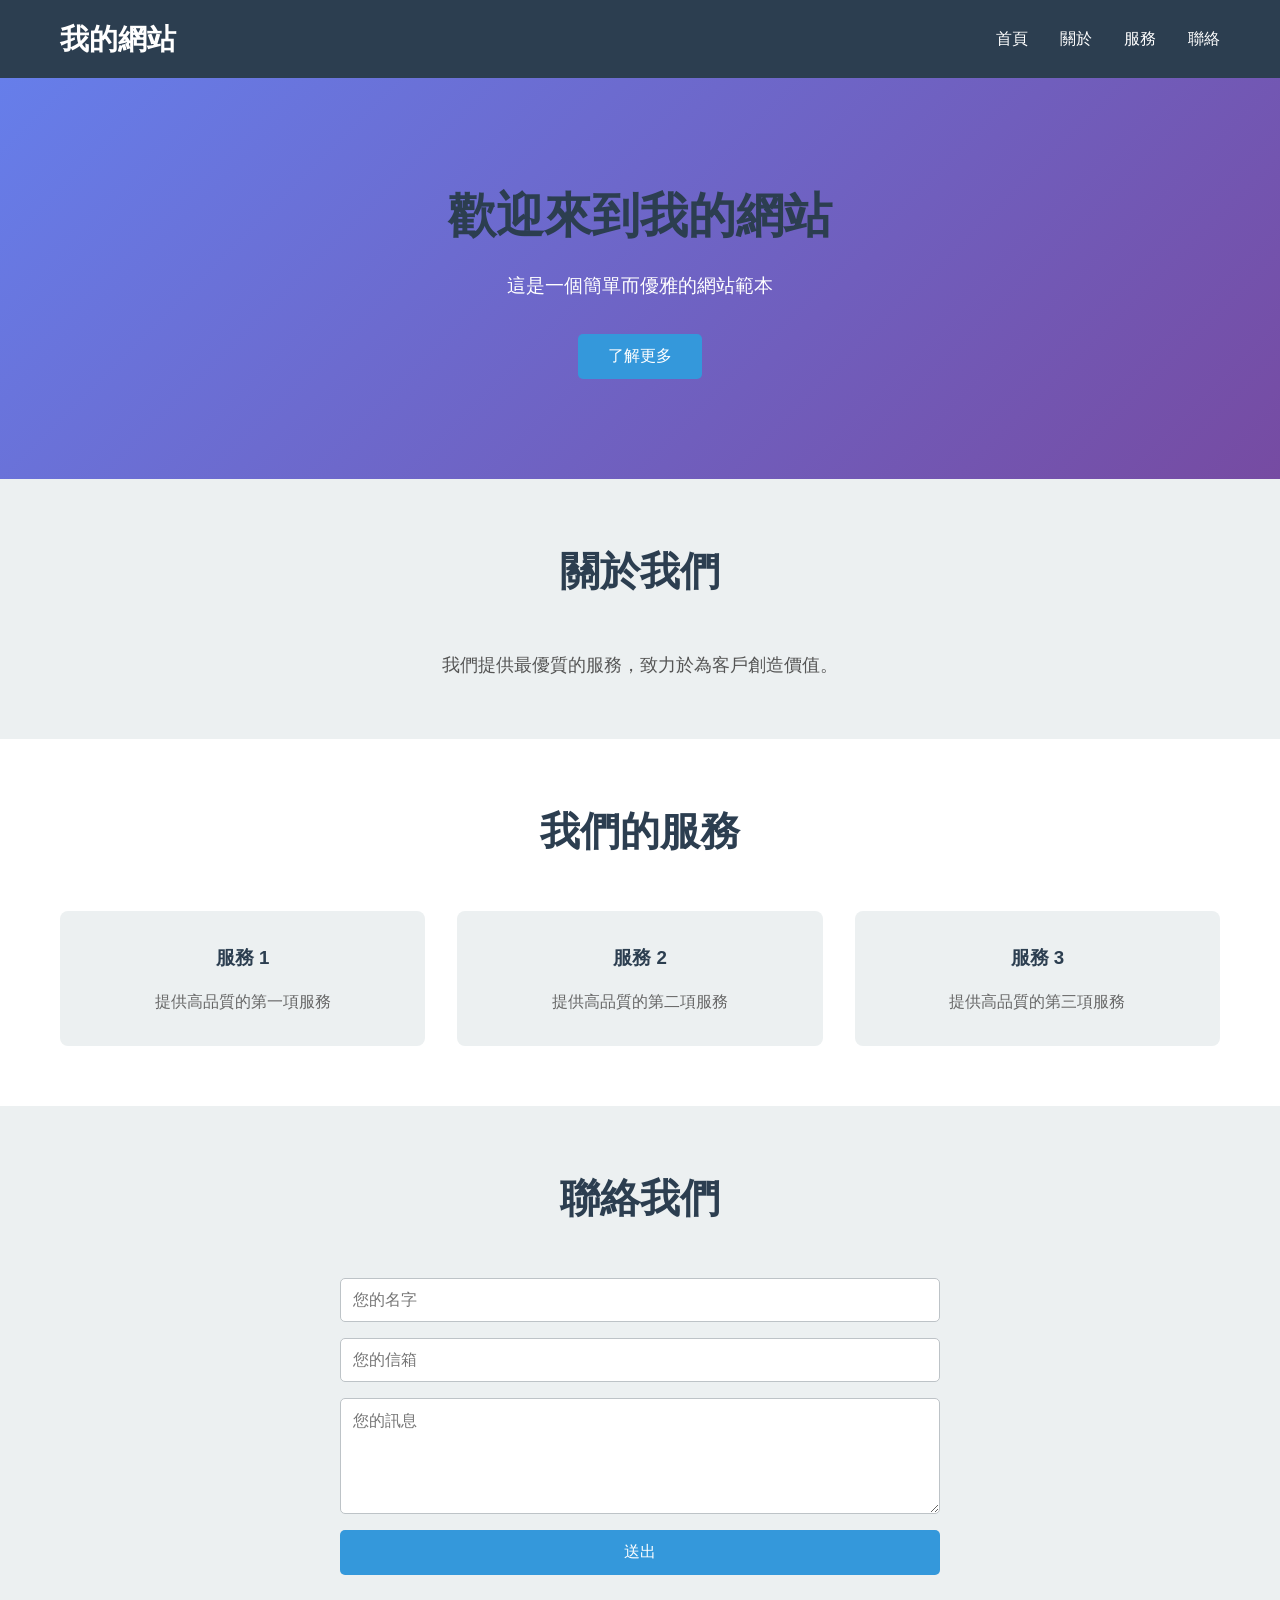
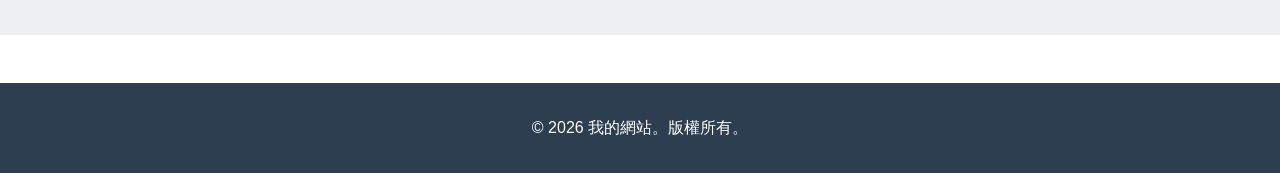
==== index.html @ ad6cc892 "生成網頁" ====
<!doctype html>
<html lang="zh-TW">
    <head>
        <meta charset="UTF-8" />
        <meta name="viewport" content="width=device-width, initial-scale=1.0" />
        <title>我的網站</title>
        <link rel="stylesheet" href="styles.css" />
    </head>
    <body>
        <header>
            <nav class="navbar">
                <div class="container">
                    <h1 class="logo">我的網站</h1>
                    <ul class="nav-menu">
                        <li><a href="#home">首頁</a></li>
                        <li><a href="#about">關於</a></li>
                        <li><a href="#services">服務</a></li>
                        <li><a href="#contact">聯絡</a></li>
                    </ul>
                </div>
            </nav>
        </header>

        <main>
            <section id="home" class="hero">
                <div class="container">
                    <h2>歡迎來到我的網站</h2>
                    <p>這是一個簡單而優雅的網站範本</p>
                    <button class="btn">了解更多</button>
                </div>
            </section>

            <section id="about" class="about">
                <div class="container">
                    <h2>關於我們</h2>
                    <p>我們提供最優質的服務，致力於為客戶創造價值。</p>
                </div>
            </section>

            <section id="services" class="services">
                <div class="container">
                    <h2>我們的服務</h2>
                    <div class="service-grid">
                        <div class="service-card">
                            <h3>服務 1</h3>
                            <p>提供高品質的第一項服務</p>
                        </div>
                        <div class="service-card">
                            <h3>服務 2</h3>
                            <p>提供高品質的第二項服務</p>
                        </div>
                        <div class="service-card">
                            <h3>服務 3</h3>
                            <p>提供高品質的第三項服務</p>
                        </div>
                    </div>
                </div>
            </section>

            <section id="contact" class="contact">
                <div class="container">
                    <h2>聯絡我們</h2>
                    <form class="contact-form">
                        <input type="text" placeholder="您的名字" required />
                        <input type="email" placeholder="您的信箱" required />
                        <textarea
                            placeholder="您的訊息"
                            rows="5"
                            required
                        ></textarea>
                        <button type="submit" class="btn">送出</button>
                    </form>
                </div>
            </section>
        </main>

        <footer>
            <div class="container">
                <p>&copy; 2026 我的網站。版權所有。</p>
            </div>
        </footer>

        <script src="script.js"></script>
    </body>
</html>
---- styles.css ----
* {
    margin: 0;
    padding: 0;
    box-sizing: border-box;
}

body {
    font-family: "Segoe UI", Tahoma, Geneva, Verdana, sans-serif;
    line-height: 1.6;
    color: #333;
}

.container {
    max-width: 1200px;
    margin: 0 auto;
    padding: 0 20px;
}

/* Header & Navigation */
header {
    background-color: #2c3e50;
    padding: 1rem 0;
    position: sticky;
    top: 0;
    z-index: 100;
}

.navbar {
    display: flex;
    justify-content: space-between;
    align-items: center;
}

.navbar .container {
    display: flex;
    justify-content: space-between;
    align-items: center;
    width: 100%;
}

.logo {
    color: white;
    font-size: 1.8rem;
    font-weight: bold;
}

.nav-menu {
    display: flex;
    list-style: none;
    gap: 2rem;
}

.nav-menu a {
    color: white;
    text-decoration: none;
    transition: color 0.3s;
}

.nav-menu a:hover {
    color: #3498db;
}

/* Hero Section */
.hero {
    background: linear-gradient(135deg, #667eea 0%, #764ba2 100%);
    color: white;
    padding: 100px 0;
    text-align: center;
}

.hero h2 {
    font-size: 3rem;
    margin-bottom: 1rem;
}

.hero p {
    font-size: 1.2rem;
    margin-bottom: 2rem;
}

/* Buttons */
.btn {
    background-color: #3498db;
    color: white;
    padding: 12px 30px;
    border: none;
    border-radius: 5px;
    cursor: pointer;
    font-size: 1rem;
    transition: background-color 0.3s;
}

.btn:hover {
    background-color: #2980b9;
}

/* Sections */
section {
    padding: 60px 0;
}

section h2 {
    text-align: center;
    font-size: 2.5rem;
    margin-bottom: 3rem;
    color: #2c3e50;
}

/* About Section */
.about {
    background-color: #ecf0f1;
}

.about p {
    text-align: center;
    font-size: 1.1rem;
    color: #555;
}

/* Services Section */
.services {
    background-color: #fff;
}

.service-grid {
    display: grid;
    grid-template-columns: repeat(auto-fit, minmax(300px, 1fr));
    gap: 2rem;
}

.service-card {
    background-color: #ecf0f1;
    padding: 2rem;
    border-radius: 8px;
    text-align: center;
    transition:
        transform 0.3s,
        box-shadow 0.3s;
}

.service-card:hover {
    transform: translateY(-10px);
    box-shadow: 0 10px 30px rgba(0, 0, 0, 0.2);
}

.service-card h3 {
    color: #2c3e50;
    margin-bottom: 1rem;
}

.service-card p {
    color: #666;
}

/* Contact Section */
.contact {
    background-color: #ecf0f1;
}

.contact-form {
    max-width: 600px;
    margin: 0 auto;
    display: flex;
    flex-direction: column;
    gap: 1rem;
}

.contact-form input,
.contact-form textarea {
    padding: 12px;
    border: 1px solid #bdc3c7;
    border-radius: 5px;
    font-family: inherit;
    font-size: 1rem;
}

.contact-form input:focus,
.contact-form textarea:focus {
    outline: none;
    border-color: #3498db;
    box-shadow: 0 0 5px rgba(52, 152, 219, 0.3);
}

/* Footer */
footer {
    background-color: #2c3e50;
    color: white;
    text-align: center;
    padding: 2rem 0;
    margin-top: 3rem;
}

/* Responsive Design */
@media (max-width: 768px) {
    .nav-menu {
        flex-direction: column;
        gap: 1rem;
    }

    .hero h2 {
        font-size: 2rem;
    }

    section h2 {
        font-size: 1.8rem;
    }

    .service-grid {
        grid-template-columns: 1fr;
    }
}
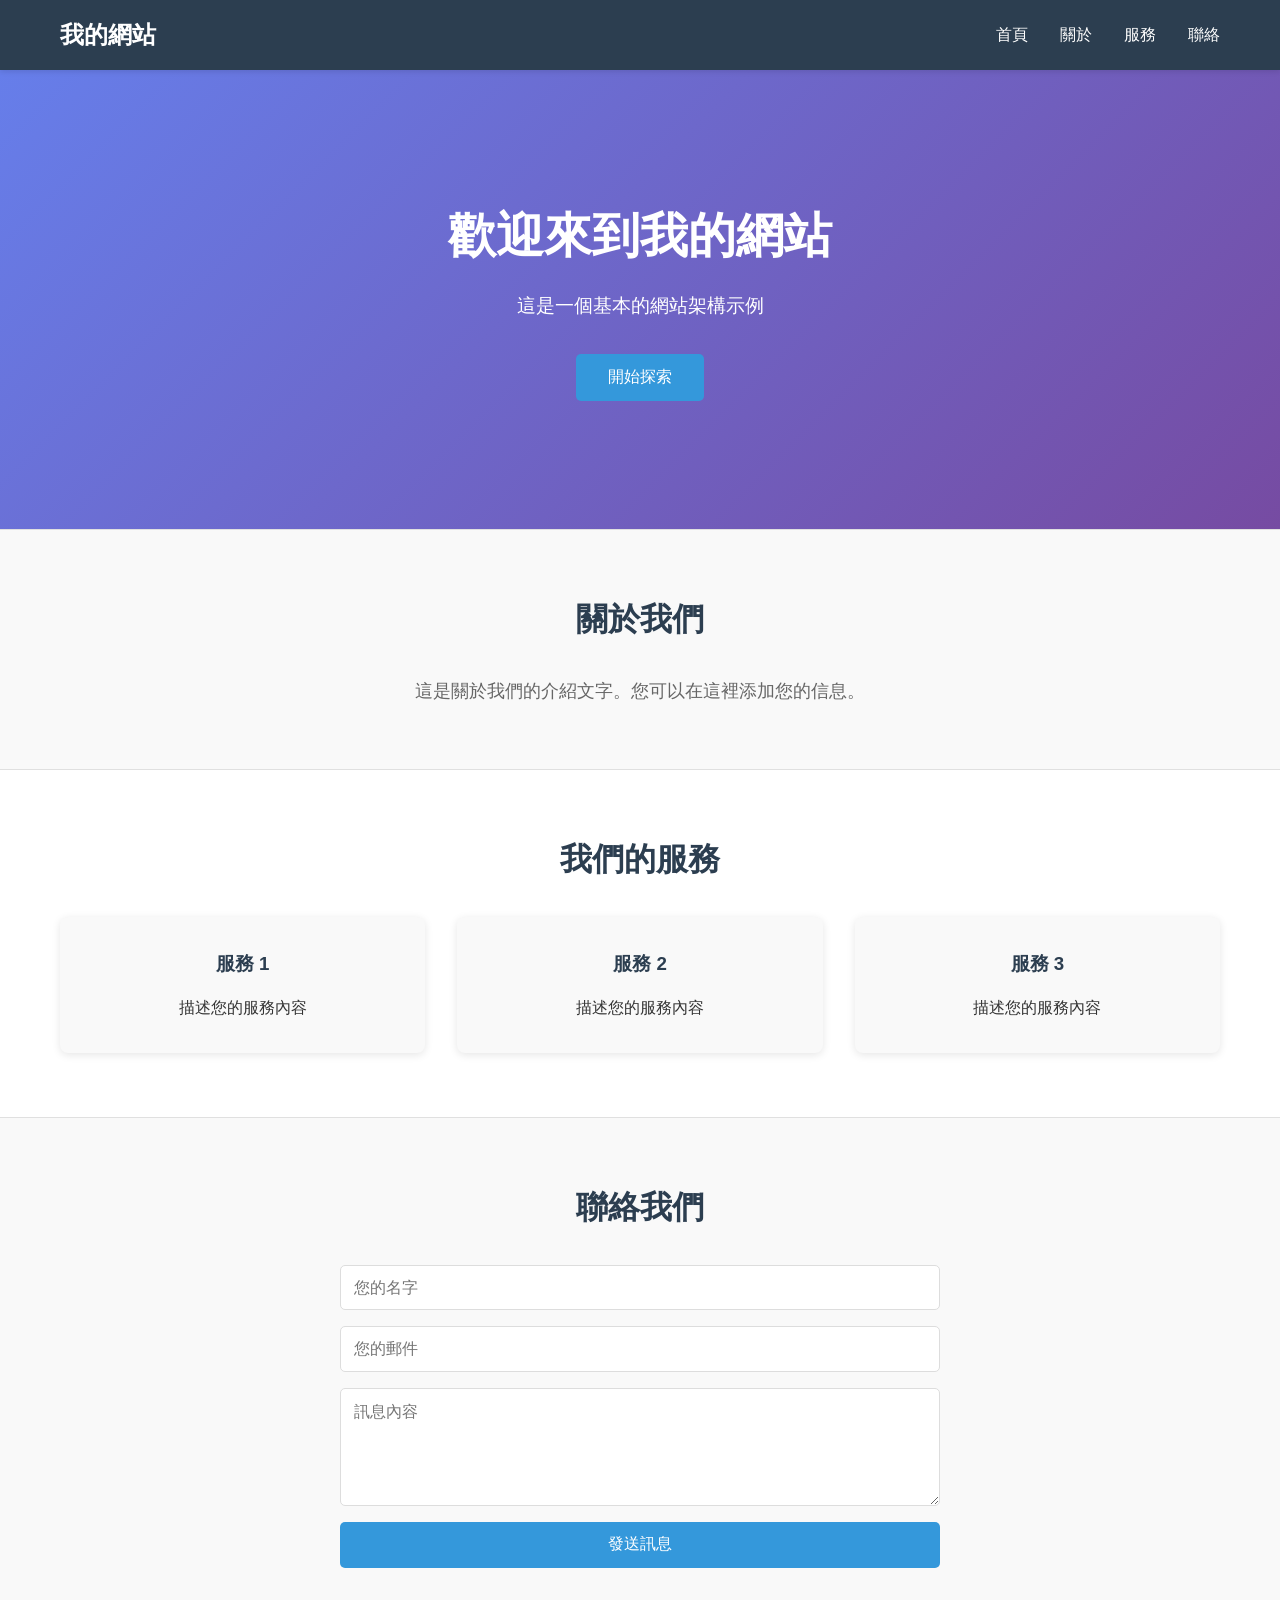
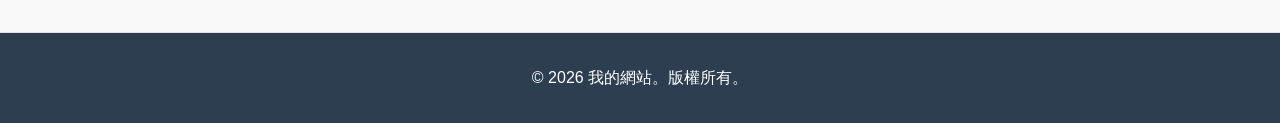
==== commit 594573a9: "網頁" ====
--- a/index.html
+++ b/index.html
@@ -3,6 +3,7 @@
     <head>
         <meta charset="UTF-8" />
         <meta name="viewport" content="width=device-width, initial-scale=1.0" />
+        <meta name="description" content="我的網站" />
         <title>我的網站</title>
         <link rel="stylesheet" href="styles.css" />
     </head>
@@ -10,8 +11,8 @@
         <header>
             <nav class="navbar">
                 <div class="container">
-                    <h1 class="logo">我的網站</h1>
-                    <ul class="nav-menu">
+                    <div class="logo">我的網站</div>
+                    <ul class="nav-links">
                         <li><a href="#home">首頁</a></li>
                         <li><a href="#about">關於</a></li>
                         <li><a href="#services">服務</a></li>
@@ -22,53 +23,57 @@
         </header>
 
         <main>
+            <!-- Hero Section -->
             <section id="home" class="hero">
                 <div class="container">
-                    <h2>歡迎來到我的網站</h2>
-                    <p>這是一個簡單而優雅的網站範本</p>
-                    <button class="btn">了解更多</button>
+                    <h1>歡迎來到我的網站</h1>
+                    <p>這是一個基本的網站架構示例</p>
+                    <button class="btn">開始探索</button>
                 </div>
             </section>
 
+            <!-- About Section -->
             <section id="about" class="about">
                 <div class="container">
                     <h2>關於我們</h2>
-                    <p>我們提供最優質的服務，致力於為客戶創造價值。</p>
+                    <p>這是關於我們的介紹文字。您可以在這裡添加您的信息。</p>
                 </div>
             </section>
 
+            <!-- Services Section -->
             <section id="services" class="services">
                 <div class="container">
                     <h2>我們的服務</h2>
-                    <div class="service-grid">
+                    <div class="services-grid">
                         <div class="service-card">
                             <h3>服務 1</h3>
-                            <p>提供高品質的第一項服務</p>
+                            <p>描述您的服務內容</p>
                         </div>
                         <div class="service-card">
                             <h3>服務 2</h3>
-                            <p>提供高品質的第二項服務</p>
+                            <p>描述您的服務內容</p>
                         </div>
                         <div class="service-card">
                             <h3>服務 3</h3>
-                            <p>提供高品質的第三項服務</p>
+                            <p>描述您的服務內容</p>
                         </div>
                     </div>
                 </div>
             </section>
 
+            <!-- Contact Section -->
             <section id="contact" class="contact">
                 <div class="container">
                     <h2>聯絡我們</h2>
                     <form class="contact-form">
                         <input type="text" placeholder="您的名字" required />
-                        <input type="email" placeholder="您的信箱" required />
+                        <input type="email" placeholder="您的郵件" required />
                         <textarea
-                            placeholder="您的訊息"
+                            placeholder="訊息內容"
                             rows="5"
                             required
                         ></textarea>
-                        <button type="submit" class="btn">送出</button>
+                        <button type="submit" class="btn">發送訊息</button>
                     </form>
                 </div>
             </section>
--- a/styles.css
+++ b/styles.css
@@ -8,6 +8,7 @@
     font-family: "Segoe UI", Tahoma, Geneva, Verdana, sans-serif;
     line-height: 1.6;
     color: #333;
+    background-color: #f4f4f4;
 }
 
 .container {
@@ -19,56 +20,70 @@
 /* Header & Navigation */
 header {
     background-color: #2c3e50;
-    padding: 1rem 0;
+    color: white;
     position: sticky;
     top: 0;
     z-index: 100;
+    box-shadow: 0 2px 5px rgba(0, 0, 0, 0.1);
 }
 
 .navbar {
-    display: flex;
-    justify-content: space-between;
-    align-items: center;
+    padding: 1rem 0;
 }
 
 .navbar .container {
     display: flex;
     justify-content: space-between;
     align-items: center;
-    width: 100%;
 }
 
 .logo {
-    color: white;
-    font-size: 1.8rem;
+    font-size: 1.5rem;
     font-weight: bold;
 }
 
-.nav-menu {
+.nav-links {
     display: flex;
     list-style: none;
     gap: 2rem;
 }
 
-.nav-menu a {
+.nav-links a {
     color: white;
     text-decoration: none;
-    transition: color 0.3s;
-}
-
-.nav-menu a:hover {
+    transition: color 0.3s ease;
+}
+
+.nav-links a:hover {
     color: #3498db;
+}
+
+/* Main Content */
+main {
+    background-color: white;
+}
+
+section {
+    padding: 4rem 0;
+    border-bottom: 1px solid #e0e0e0;
+}
+
+section h2 {
+    text-align: center;
+    margin-bottom: 2rem;
+    font-size: 2rem;
+    color: #2c3e50;
 }
 
 /* Hero Section */
 .hero {
     background: linear-gradient(135deg, #667eea 0%, #764ba2 100%);
     color: white;
-    padding: 100px 0;
-    text-align: center;
-}
-
-.hero h2 {
+    text-align: center;
+    padding: 8rem 0;
+}
+
+.hero h1 {
     font-size: 3rem;
     margin-bottom: 1rem;
 }
@@ -82,79 +97,60 @@
 .btn {
     background-color: #3498db;
     color: white;
-    padding: 12px 30px;
+    padding: 0.8rem 2rem;
     border: none;
     border-radius: 5px;
     cursor: pointer;
     font-size: 1rem;
-    transition: background-color 0.3s;
+    transition: background-color 0.3s ease;
 }
 
 .btn:hover {
     background-color: #2980b9;
 }
 
-/* Sections */
-section {
-    padding: 60px 0;
-}
-
-section h2 {
-    text-align: center;
-    font-size: 2.5rem;
-    margin-bottom: 3rem;
-    color: #2c3e50;
-}
-
 /* About Section */
 .about {
-    background-color: #ecf0f1;
+    background-color: #f9f9f9;
+    text-align: center;
 }
 
 .about p {
-    text-align: center;
     font-size: 1.1rem;
-    color: #555;
+    color: #666;
 }
 
 /* Services Section */
-.services {
-    background-color: #fff;
-}
-
-.service-grid {
+.services-grid {
     display: grid;
-    grid-template-columns: repeat(auto-fit, minmax(300px, 1fr));
+    grid-template-columns: repeat(auto-fit, minmax(250px, 1fr));
     gap: 2rem;
 }
 
 .service-card {
-    background-color: #ecf0f1;
+    background-color: #f9f9f9;
     padding: 2rem;
     border-radius: 8px;
     text-align: center;
     transition:
-        transform 0.3s,
-        box-shadow 0.3s;
+        transform 0.3s ease,
+        box-shadow 0.3s ease;
+    box-shadow: 0 2px 8px rgba(0, 0, 0, 0.1);
 }
 
 .service-card:hover {
-    transform: translateY(-10px);
-    box-shadow: 0 10px 30px rgba(0, 0, 0, 0.2);
+    transform: translateY(-5px);
+    box-shadow: 0 4px 12px rgba(0, 0, 0, 0.2);
 }
 
 .service-card h3 {
+    margin-bottom: 1rem;
     color: #2c3e50;
-    margin-bottom: 1rem;
-}
-
-.service-card p {
-    color: #666;
 }
 
 /* Contact Section */
 .contact {
-    background-color: #ecf0f1;
+    background-color: #f9f9f9;
 }
 
 .contact-form {
@@ -167,8 +163,8 @@
 
 .contact-form input,
 .contact-form textarea {
-    padding: 12px;
-    border: 1px solid #bdc3c7;
+    padding: 0.8rem;
+    border: 1px solid #ddd;
     border-radius: 5px;
     font-family: inherit;
     font-size: 1rem;
@@ -187,25 +183,47 @@
     color: white;
     text-align: center;
     padding: 2rem 0;
-    margin-top: 3rem;
 }
 
 /* Responsive Design */
 @media (max-width: 768px) {
-    .nav-menu {
+    .nav-links {
+        gap: 1rem;
+    }
+
+    .hero h1 {
+        font-size: 2rem;
+    }
+
+    .hero p {
+        font-size: 1rem;
+    }
+
+    section h2 {
+        font-size: 1.5rem;
+    }
+
+    .services-grid {
+        grid-template-columns: 1fr;
+    }
+}
+
+@media (max-width: 480px) {
+    .navbar .container {
         flex-direction: column;
         gap: 1rem;
     }
 
-    .hero h2 {
-        font-size: 2rem;
-    }
-
-    section h2 {
-        font-size: 1.8rem;
-    }
-
-    .service-grid {
-        grid-template-columns: 1fr;
-    }
-}
+    .nav-links {
+        flex-direction: column;
+        gap: 0.5rem;
+    }
+
+    .hero {
+        padding: 4rem 0;
+    }
+
+    .hero h1 {
+        font-size: 1.5rem;
+    }
+}
